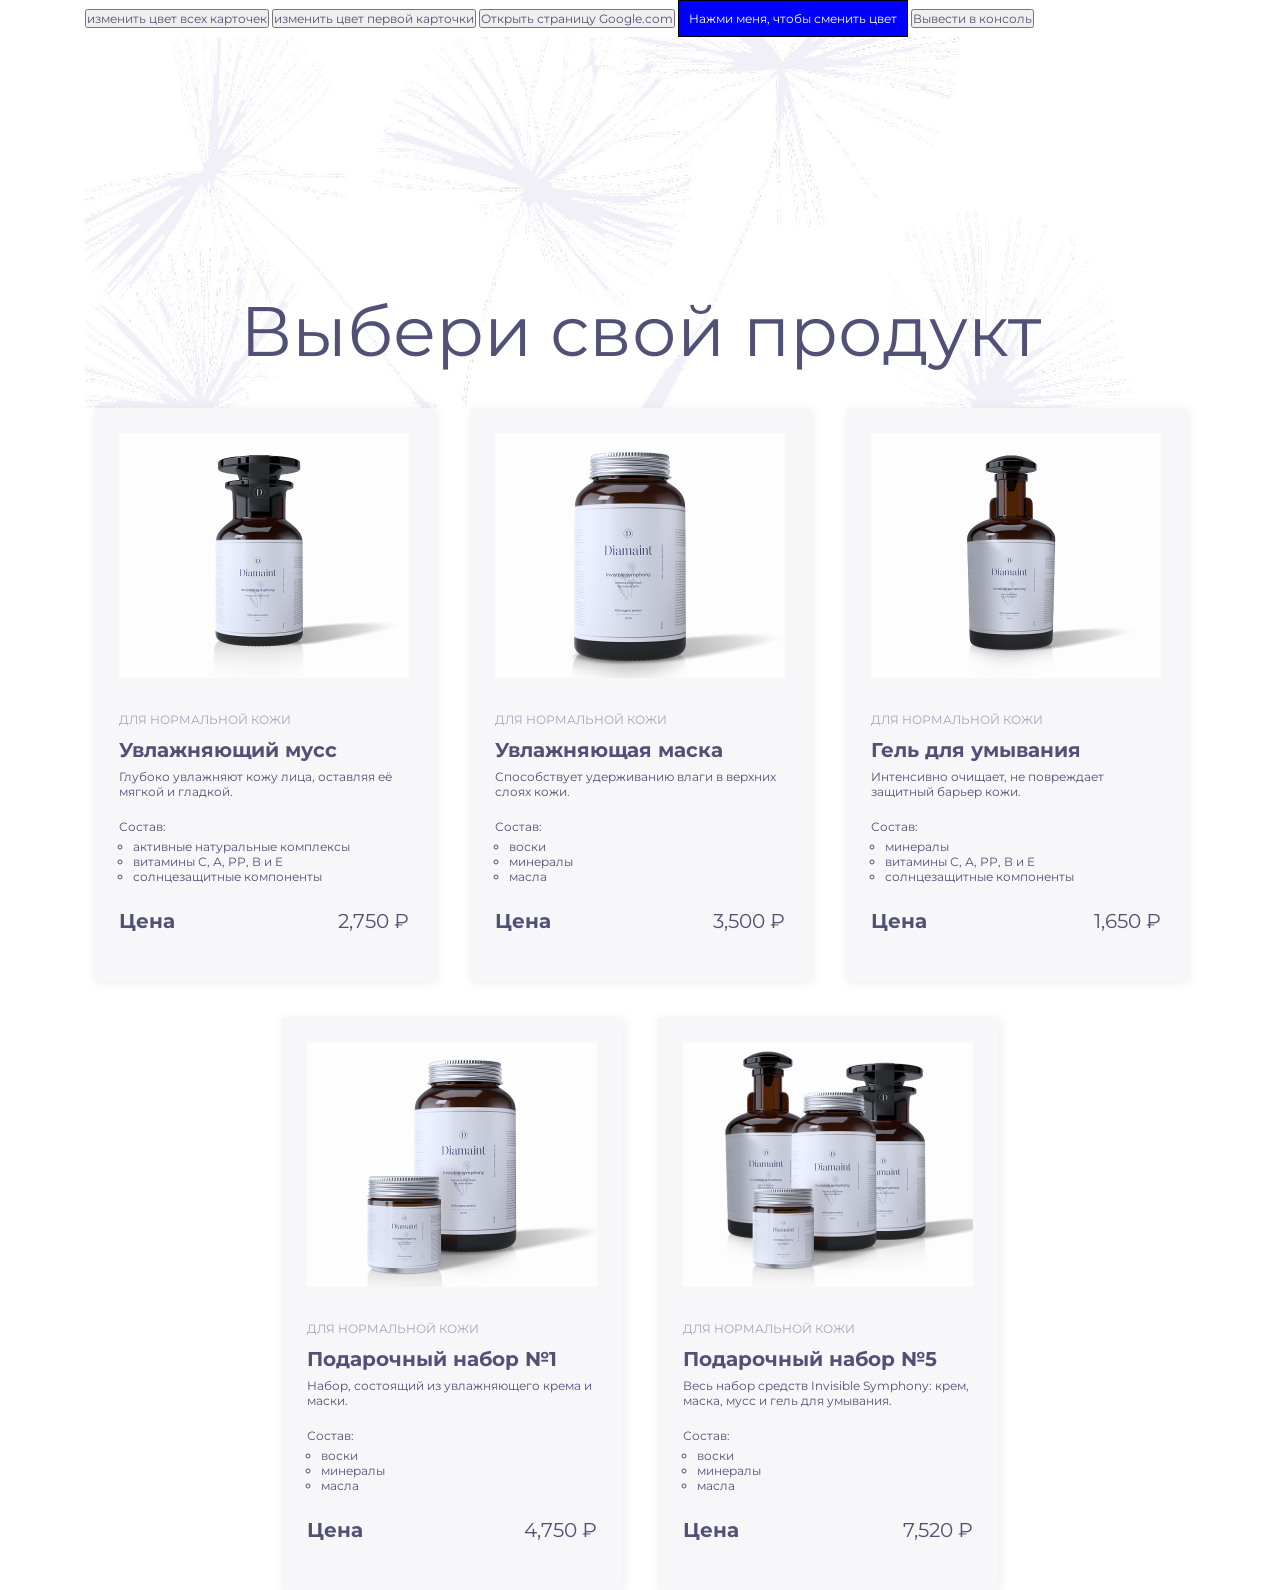
==== index.html @ 389b28e2 "Merge 3bea55bbe7422facae82ef25143c39b7c861e2fe into 7d74dffe746f1356e0c990b6022bf143bf003138" ====
<!DOCTYPE html>
<html lang="en">

<head>
  <meta charset="UTF-8" />
  <meta name="viewport" content="width=device-width, initial-scale=1.0" />
  <title>product-card</title>
  <link rel="icon" href="data:," />
  <link rel="stylesheet" href="style.css" />
  <link rel="preconnect" href="https://fonts.googleapis.com" />
  <link rel="preconnect" href="https://fonts.gstatic.com" crossorigin />
  <link href="https://fonts.googleapis.com/css2?family=Montserrat:ital,wght@0,100..900;1,100..900&display=swap"
    rel="stylesheet" />
</head>

<body>
  <div class="page-layout">
    <button id="change-color-all-card-button"> изменить цвет всех карточек </button>
    <button id="change-color-first-card-button">изменить цвет первой карточки </button>
    <button id="open-google">Открыть страницу Google.com</button>
    <button id="color-toggle-button">Нажми меня, чтобы сменить цвет</button>
    <button id="main-title-button">Вывести в консоль</button>
    <div class="header-container">
      <h1 class="main-title">Выбери свой продукт</h1>
    </div>

    <div class="cards-container-box" id="product-list">
      <template id="product-template">
        <div class="card-container">
          <img class="product-img" width="290" height="245" />

          <span class="product-category"></span>

          <h3 class="product-name"></h3>

          <p class="product-description"></p>

          <span class="composition-title">Состав:</span>
          <ul class="product-composition-list"></ul>
          <div class="product-price-container">
            <span class="price-label">Цена</span>
            <span class="product-price price-value"></span>
          </div>
        </div>
      </template>
      <div class="card-container">

        <span class="product-category">для нормальной кожи</span>

        <h3 class="product-name">Увлажняющий мусс</h3>

        <p class="product-description">
          Глубоко увлажняют кожу лица, оставляя её мягкой и гладкой.
        </p>

        <span class="composition-title">Состав:</span>
        <ul class="product-composition-list">
          <li class="composition-item">активные натуральные комплексы</li>
          <li class="composition-item">витамины С, А, РР, В и Е</li>
          <li class="composition-item">солнцезащитные компоненты</li>
        </ul>

        <div class="product-price-container">
          <span class="price-label">Цена</span>
          <span class="price-value">2 750 &#x20BD;</span>
        </div>
      </div>

      <div class="card-container">

        <span class="product-category">для нормальной кожи</span>

        <h3 class="product-name">Увлажняющая маска</h3>

        <p class="product-description">
          Способствует удерживанию влаги в верхних слоях кожи.
        </p>

        <span class="composition-title">Состав:</span>
        <ul class="product-composition-list">
          <li class="composition-item">воски</li>
          <li class="composition-item">минералы</li>
          <li class="composition-item">масла</li>
        </ul>

        <div class="product-price-container">
          <span class="price-label">Цена</span>
          <span class="price-value">3 500 &#x20BD;</span>
        </div>
      </div>

      <div class="card-container">
        
        <span class="product-category">для нормальной кожи</span>

        <h3 class="product-name">Гель для умывания</h3>

        <p class="product-description">
          Интенсивно очищает, не повреждает защитный барьер кожи.
        </p>

        <span class="composition-title">Состав:</span>
        <ul class="product-composition-list">
          <li class="composition-item">минералы</li>
          <li class="composition-item">витамины С, А, РР, В и Е</li>
          <li class="composition-item">солнцезащитные компоненты</li>
        </ul>

        <div class="product-price-container">
          <span class="price-label">Цена</span>
          <span class="price-value">1 650 &#x20BD;</span>
        </div>
      </div>

      <div class="card-container">

        <span class="product-category">для нормальной кожи</span>

        <h3 class="product-name">Подарочный набор №1</h3>

        <p class="product-description">
          Набор, состоящий из увлажняющего крема и маски.
        </p>

        <span class="composition-title">Состав:</span>
        <ul class="product-composition-list">
          <li class="composition-item">воски</li>
          <li class="composition-item">минералы</li>
          <li class="composition-item">масла</li>
        </ul>

        <div class="product-price-container">
          <span class="price-label">Цена</span>
          <span class="price-value">4 750 &#x20BD;</span>
        </div>
      </div>

      <div class="card-container">

        <span class="product-category">для нормальной кожи</span>

        <h3 class="product-name">Подарочный набор №5</h3>

        <p class="product-description">
          Весь набор средств Invisible Symphony: крем, маска, мусс и гель для
          умывания.
        </p>

        <span class="composition-title">Состав:</span>
        <ul class="product-composition-list">
          <li class="composition-item">воски</li>
          <li class="composition-item">минералы</li>
          <li class="composition-item">масла</li>
        </ul>

        <div class="product-price-container">
          <span class="price-label">Цена</span>
          <span class="price-value">7 520 &#x20BD;</span>
        </div>
      </div>
    </div>
  </div>
  <script src="script.js"></script>
  <script src="homework-5.js"></script>
  <script src="homework-6.js"></script>
  <script src="homework-7.js" type="module"></script>
  <script src="products.js"></script>
  <script src="homework-8.js" type="module"></script>
</body>

</html>
---- style.css ----
* {
    box-sizing: border-box;
    margin: 0;
    padding: 0;
    font-family: 'Montserrat';
    color: #515076;
    font-weight: 400; 
    font-size: 12px;
}

.page-layout { 
    width: 1110px;
    margin: 0 auto;
}

.header-container { 
    display: flex;
    flex-direction: row;
    justify-content: center;
    align-items: center;
    height: 697px;
    background: url('images/dandelions.png') center/cover no-repeat; 
    position: relative;
}

.main-title { 
    font-weight: 400;
    font-size: 70px;
    line-height: 78px;
    margin-bottom: 110px;
}

.cards-container-box { 
    width: 1110px;
    margin: 0 auto;
    display: flex;
    gap: 36px;
    justify-content: center;
    flex-wrap: wrap;
    top: 408px;
    position: absolute;
    z-index: 2;
    background-color: white;
}

.card-container {
    width: 340px;   
    display: flex;
    flex-direction: column;
    height: 573px;
    padding: 25px;
    background-color: #F7F7FA;
    box-shadow: 2px 2px 10px 0px #5150761A;
    
}

.product-category {
    font-size: 12px;
    line-height: 24px;
    text-transform: uppercase;
    color: #A5A3B9;
    margin-top: 30px; 
    margin-bottom: 5px;
    display: block;
}

.product-name {
    font-weight: 700;
    font-size: 20px;
    line-height: 27px;
    margin-bottom: 5px;
}

.product-description {
    margin-bottom: 15px;
}

.composition-title { 
    display: block;
    margin-top: 5px;
    margin-bottom: 5px;
}

.product-composition-list { 
    list-style: circle;
    margin-bottom: 25px;
}

.composition-item { 
    margin-left: 14px;
}

.product-price-container {
    display: flex;
    justify-content: space-between;
}

.price-label { 
    font-weight: 700;
    font-size: 20px;
    line-height: 24px;
}

.price-value { 
    font-size: 20px;
    line-height: 24px;
}


.btn-style {
    padding: 10px;
    border: 1px solid black;
    cursor: pointer;
}

.text-white {
    color: white;
}

.bg-blue {
    background-color: blue;
}

.bg-red {
    background-color: red;
}
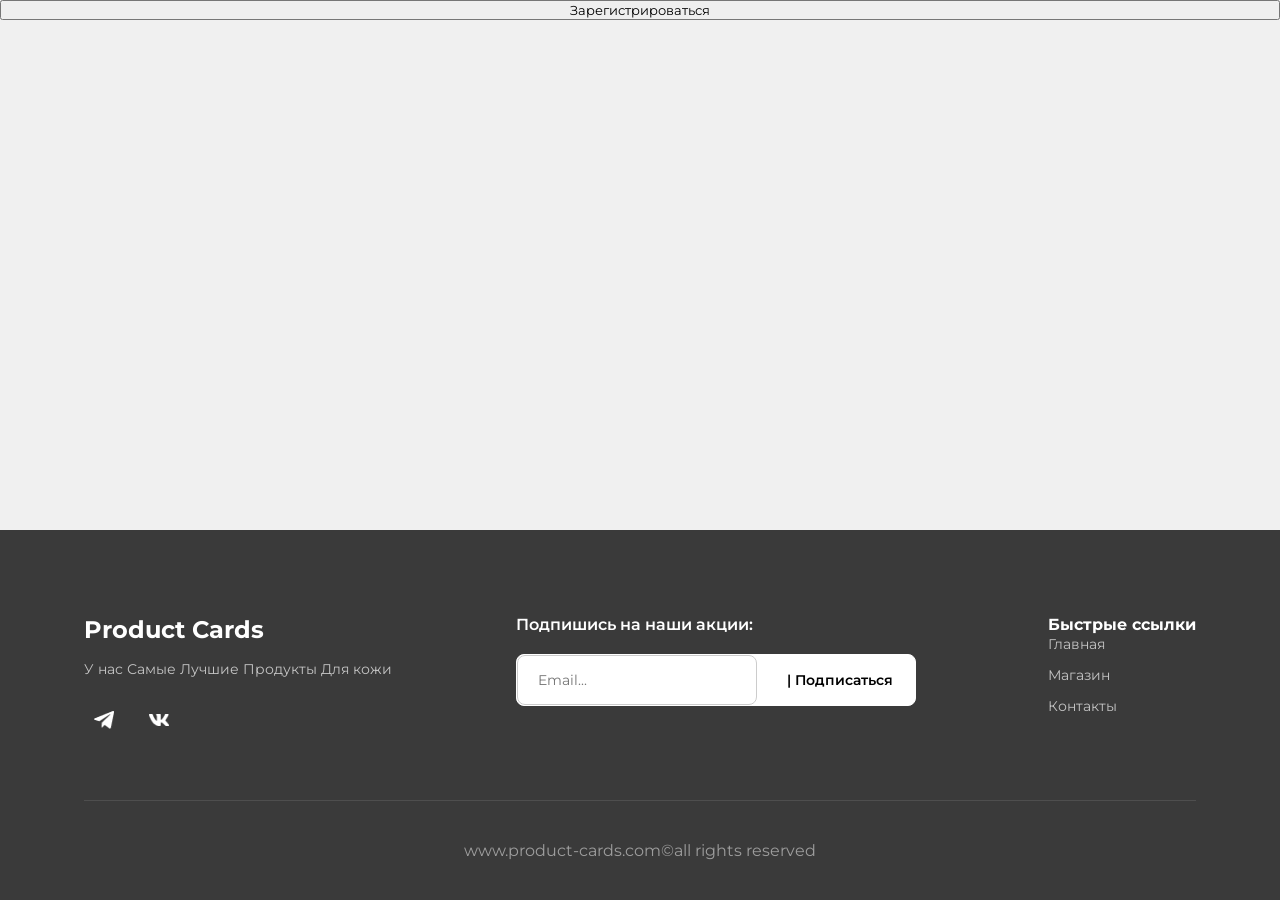
==== commit 97b19886: "homework-9" ====
--- a/index.html
+++ b/index.html
@@ -1,171 +1,81 @@
 <!DOCTYPE html>
-<html lang="en">
-
-<head>
-  <meta charset="UTF-8" />
-  <meta name="viewport" content="width=device-width, initial-scale=1.0" />
-  <title>product-card</title>
-  <link rel="icon" href="data:," />
-  <link rel="stylesheet" href="style.css" />
-  <link rel="preconnect" href="https://fonts.googleapis.com" />
-  <link rel="preconnect" href="https://fonts.gstatic.com" crossorigin />
-  <link href="https://fonts.googleapis.com/css2?family=Montserrat:ital,wght@0,100..900;1,100..900&display=swap"
-    rel="stylesheet" />
-</head>
-
-<body>
-  <div class="page-layout">
-    <button id="change-color-all-card-button"> изменить цвет всех карточек </button>
-    <button id="change-color-first-card-button">изменить цвет первой карточки </button>
-    <button id="open-google">Открыть страницу Google.com</button>
-    <button id="color-toggle-button">Нажми меня, чтобы сменить цвет</button>
-    <button id="main-title-button">Вывести в консоль</button>
-    <div class="header-container">
-      <h1 class="main-title">Выбери свой продукт</h1>
+<html lang="ru">
+  <head>
+    <meta charset="UTF-8" />
+    <meta name="viewport" content="width=device-width, initial-scale=1.0" />
+    <title>Product Cards - Уход за кожей</title>
+    <link rel="stylesheet" href="style.css" />
+    <link
+      href="https://fonts.googleapis.com/css2?family=Montserrat:ital,wght@0,100..900;1,100..900&display=swap"
+      rel="stylesheet"
+    />
+  </head>
+  <body>
+    <button id="openModal">Зарегистрироваться</button>
+    <div id="registrationModal" class="modal" aria-hidden="true">
+      <div class="modal-content">
+        <span class="close">&times;</span>
+        <h2>Регистрация</h2>
+        <form id="registrationForm">
+          <label for="firstName">Имя:</label>
+          <input type="text" id="firstName" name="firstName" placeholder="Введите имя" required/>
+          <label for="lastName">Фамилия:</label>
+          <input type="text" id="lastName" name="lastName" placeholder="Введите фамилию" required/>
+          <label for="dob">Дата рождения:</label>
+          <input type="date" id="dob" name="dob" required />
+          <label for="login">Логин:</label>
+          <input type="text" id="login" name="login" placeholder="Придумайте логин" required minlength="4" autocomplete="username">
+          <label for="password">Пароль:</label>
+          <input type="password" id="password" name="password" placeholder="Введите пароль" required minlength="6" autocomplete="new-password">
+          <label for="confirmPassword">Повторите пароль:</label>
+          <input type="password" id="confirmPassword" name="confirmPassword" placeholder="Повторите пароль" required autocomplete="new-password">
+          <button type="submit">Отправить</button>
+        </form>
+      </div>
     </div>
 
-    <div class="cards-container-box" id="product-list">
-      <template id="product-template">
-        <div class="card-container">
-          <img class="product-img" width="290" height="245" />
-
-          <span class="product-category"></span>
-
-          <h3 class="product-name"></h3>
-
-          <p class="product-description"></p>
-
-          <span class="composition-title">Состав:</span>
-          <ul class="product-composition-list"></ul>
-          <div class="product-price-container">
-            <span class="price-label">Цена</span>
-            <span class="product-price price-value"></span>
+    <footer class="site-footer">
+      <div class="footer-container">
+        <div class="footer-section-text-section">
+          <h4 class="company-slogan">Product Cards</h4>
+          <p class="slogan-text" style="white-space: nowrap">
+            У нас Самые Лучшие Продукты Для кожи
+          </p>
+          <div class="social-icons">
+            <a href="#" class="social-icon" aria-label="Telegram">
+              <img src="images/TG.png" alt="Telegram" />
+            </a>
+            <a href="#" class="social-icon" aria-label="ВКонтакте">
+              <img src="images/vk.png" alt="ВКонтакте" />
+            </a>
           </div>
         </div>
-      </template>
-      <div class="card-container">
 
-        <span class="product-category">для нормальной кожи</span>
-
-        <h3 class="product-name">Увлажняющий мусс</h3>
-
-        <p class="product-description">
-          Глубоко увлажняют кожу лица, оставляя её мягкой и гладкой.
-        </p>
-
-        <span class="composition-title">Состав:</span>
-        <ul class="product-composition-list">
-          <li class="composition-item">активные натуральные комплексы</li>
-          <li class="composition-item">витамины С, А, РР, В и Е</li>
-          <li class="composition-item">солнцезащитные компоненты</li>
-        </ul>
-
-        <div class="product-price-container">
-          <span class="price-label">Цена</span>
-          <span class="price-value">2 750 &#x20BD;</span>
+        <div class="footer-section-newsletter">
+          <h4 class="newsletter-title">Подпишись на наши акции:</h4>
+          <form class="newsletter-form" id="subscribeForm">
+            <div class="newsletter-container">
+              <input class="email-input" type="email" id="footer-email" name="email" placeholder="Email..." required/>
+              <button type="submit" class="subscribe-btn">| Подписаться</button>
+            </div>
+          </form>
         </div>
+        
+        <nav class="footer-section-links-section">
+          <h4 class="links-title">Быстрые ссылки</h4>
+          <ul class="footer-links-list">
+            <li><a href="#" class="footer-link">Главная</a></li>
+            <li><a href="#" class="footer-link">Магазин</a></li>
+            <li><a href="#" class="footer-link">Контакты</a></li>
+          </ul>
+        </nav>
       </div>
 
-      <div class="card-container">
+      <div class="footer-bottom">
+        <p class="copyright-text">www.product-cards.com©all rights reserved</p>
+      </div>
+    </footer>
 
-        <span class="product-category">для нормальной кожи</span>
-
-        <h3 class="product-name">Увлажняющая маска</h3>
-
-        <p class="product-description">
-          Способствует удерживанию влаги в верхних слоях кожи.
-        </p>
-
-        <span class="composition-title">Состав:</span>
-        <ul class="product-composition-list">
-          <li class="composition-item">воски</li>
-          <li class="composition-item">минералы</li>
-          <li class="composition-item">масла</li>
-        </ul>
-
-        <div class="product-price-container">
-          <span class="price-label">Цена</span>
-          <span class="price-value">3 500 &#x20BD;</span>
-        </div>
-      </div>
-
-      <div class="card-container">
-        
-        <span class="product-category">для нормальной кожи</span>
-
-        <h3 class="product-name">Гель для умывания</h3>
-
-        <p class="product-description">
-          Интенсивно очищает, не повреждает защитный барьер кожи.
-        </p>
-
-        <span class="composition-title">Состав:</span>
-        <ul class="product-composition-list">
-          <li class="composition-item">минералы</li>
-          <li class="composition-item">витамины С, А, РР, В и Е</li>
-          <li class="composition-item">солнцезащитные компоненты</li>
-        </ul>
-
-        <div class="product-price-container">
-          <span class="price-label">Цена</span>
-          <span class="price-value">1 650 &#x20BD;</span>
-        </div>
-      </div>
-
-      <div class="card-container">
-
-        <span class="product-category">для нормальной кожи</span>
-
-        <h3 class="product-name">Подарочный набор №1</h3>
-
-        <p class="product-description">
-          Набор, состоящий из увлажняющего крема и маски.
-        </p>
-
-        <span class="composition-title">Состав:</span>
-        <ul class="product-composition-list">
-          <li class="composition-item">воски</li>
-          <li class="composition-item">минералы</li>
-          <li class="composition-item">масла</li>
-        </ul>
-
-        <div class="product-price-container">
-          <span class="price-label">Цена</span>
-          <span class="price-value">4 750 &#x20BD;</span>
-        </div>
-      </div>
-
-      <div class="card-container">
-
-        <span class="product-category">для нормальной кожи</span>
-
-        <h3 class="product-name">Подарочный набор №5</h3>
-
-        <p class="product-description">
-          Весь набор средств Invisible Symphony: крем, маска, мусс и гель для
-          умывания.
-        </p>
-
-        <span class="composition-title">Состав:</span>
-        <ul class="product-composition-list">
-          <li class="composition-item">воски</li>
-          <li class="composition-item">минералы</li>
-          <li class="composition-item">масла</li>
-        </ul>
-
-        <div class="product-price-container">
-          <span class="price-label">Цена</span>
-          <span class="price-value">7 520 &#x20BD;</span>
-        </div>
-      </div>
-    </div>
-  </div>
-  <script src="script.js"></script>
-  <script src="homework-5.js"></script>
-  <script src="homework-6.js"></script>
-  <script src="homework-7.js" type="module"></script>
-  <script src="products.js"></script>
-  <script src="homework-8.js" type="module"></script>
-</body>
-
-</html>+    <script src="homework-9.js"></script>
+  </body>
+</html>
--- a/style.css
+++ b/style.css
@@ -1,126 +1,270 @@
 * {
-    box-sizing: border-box;
     margin: 0;
     padding: 0;
-    font-family: 'Montserrat';
-    color: #515076;
-    font-weight: 400; 
-    font-size: 12px;
-}
-
-.page-layout { 
-    width: 1110px;
-    margin: 0 auto;
-}
-
-.header-container { 
-    display: flex;
-    flex-direction: row;
+    box-sizing: border-box;
+}
+
+body {
+    font-family: 'Montserrat', sans-serif;
+    background-color: #f0f0f0;
+    display: flex;
+    flex-direction: column;
+    min-height: 100vh;
+    color: #333;
+}
+.modal {
+    display: none; 
+    position: fixed; 
+    top: 50%;
+    left: 50%;
+    transform: translate(-50%, -50%); 
+    z-index: 1000; 
+    width: 90%;
+    max-width: 500px;
+}
+
+.modal-showed {
+    display: block !important;
+}
+
+.overlay {
+    display: none;
+    position: fixed;
+    top: 0;
+    left: 0;
+    width: 100%;
+    height: 100%;
+    background: rgba(0, 0, 0, 0.6); 
+    z-index: 900; 
+}
+
+input, button, textarea {
+    font-family: inherit;
+}
+
+
+.modal {
+    width: 80%;
+    max-width: 500px; 
+    margin: 10% auto 0; 
+}
+
+.modal-content {
+    padding: 50px;
+    background: #fff;
+}
+
+.modal label {
+    display: block; 
+    margin-bottom: 5px; 
+    font-weight: bold;
+}
+
+.modal input,
+.modal button {
+    display: block; 
+    width: 100%; 
+    margin-bottom: 15px; 
+    padding: 10px;
+    border-radius: 4px;
+}
+
+.modal input {
+    border: 1px solid #ccc;
+}
+
+.modal button {
+    background-color: #4CAF50; 
+    color: white;
+    border: none;
+    cursor: pointer;
+    font-weight: 600;
+    transition: background 0.3s;
+}
+
+.modal button:hover {
+    background-color: #45a049;
+}
+
+.site-footer {
+    width: 100%;
+    max-width: 1728px;
+    background: #3A3A3A;
+    color: #FFFFFF;
+    margin: auto auto 0; 
+    padding: 85px 84px 40px;
+}
+
+.footer-container {
+    display: flex;
+    justify-content: space-between;
+    align-items: flex-start;
+    flex-wrap: wrap;
+    gap: 40px;
+    margin-bottom: 60px;
+}
+.footer-section-text-section {
+    flex: 0 0 300px;
+}
+
+.company-slogan {
+    font-size: 24px;
+    font-weight: bold;
+    margin-bottom: 15px;
+}
+
+.slogan-text {
+    font-size: 14px;
+    color: rgba(255, 255, 255, 0.7);
+    line-height: 1.5;
+    max-width: 250px;
+}
+
+
+.social-icons {
+    display: flex;
+    gap: 15px;
+    margin-top: 20px;
+}
+
+.social-icon {
+    display: flex;
+    align-items: center;
     justify-content: center;
-    align-items: center;
-    height: 697px;
-    background: url('images/dandelions.png') center/cover no-repeat; 
-    position: relative;
-}
-
-.main-title { 
-    font-weight: 400;
-    font-size: 70px;
-    line-height: 78px;
-    margin-bottom: 110px;
-}
-
-.cards-container-box { 
-    width: 1110px;
-    margin: 0 auto;
-    display: flex;
-    gap: 36px;
-    justify-content: center;
-    flex-wrap: wrap;
-    top: 408px;
-    position: absolute;
-    z-index: 2;
-    background-color: white;
-}
-
-.card-container {
-    width: 340px;   
-    display: flex;
-    flex-direction: column;
-    height: 573px;
-    padding: 25px;
-    background-color: #F7F7FA;
-    box-shadow: 2px 2px 10px 0px #5150761A;
+    width: 40px;
+    height: 40px;
     
-}
-
-.product-category {
-    font-size: 12px;
-    line-height: 24px;
-    text-transform: uppercase;
-    color: #A5A3B9;
-    margin-top: 30px; 
-    margin-bottom: 5px;
-    display: block;
-}
-
-.product-name {
-    font-weight: 700;
-    font-size: 20px;
-    line-height: 27px;
-    margin-bottom: 5px;
-}
-
-.product-description {
-    margin-bottom: 15px;
-}
-
-.composition-title { 
-    display: block;
-    margin-top: 5px;
-    margin-bottom: 5px;
-}
-
-.product-composition-list { 
-    list-style: circle;
-    margin-bottom: 25px;
-}
-
-.composition-item { 
-    margin-left: 14px;
-}
-
-.product-price-container {
-    display: flex;
-    justify-content: space-between;
-}
-
-.price-label { 
-    font-weight: 700;
-    font-size: 20px;
-    line-height: 24px;
-}
-
-.price-value { 
-    font-size: 20px;
-    line-height: 24px;
-}
-
-
-.btn-style {
-    padding: 10px;
-    border: 1px solid black;
+    transition: all 0.3s ease;
+}
+
+.social-icon:hover {
+    transform: translateY(-2px);
+}
+
+.social-icon img {
+    width: 20px;
+    height: auto; 
+    
+}
+
+.footer-section-newsletter {
+    flex: 0 0 400px;
+}
+
+.newsletter-title {
+    font-size: 16px;
+    font-weight: 600;
+    margin-bottom: 20px;
+    color: #FFFFFF;
+}
+
+.newsletter-form {
+    display: flex;
+    gap: 10px;
+    max-width: 400px;
+}
+.newsletter-container {
+    display: flex; 
+    border-radius: 8px; 
+    overflow: hidden; 
+    background-color: #FFFFFF; 
+    border: 1px solid white; 
+}
+.email-input {
+    flex: 1; 
+    padding: 15px 20px;
+    border: none; 
+    background: transparent; 
+    color: black;
+   
+}.subscribe-btn {
+    padding: 15px 30px;
+    border-radius: 0; 
+    border: none;
+    background: transparent; 
+    color: #000000;
+    border-left: 1px solid #e0e0e0; 
+}
+
+
+.newsletter-form input[type="email"] {
+    flex: 1;
+    padding: 15px 20px;
+    border: 1px solid #ccc;
+    border-radius: 8px;
+    background: white;
+    color:  #333;;
+    font-family: 'Montserrat', sans-serif;
+    font-size: 14px;
+    transition: all 0.3s ease;
+}
+
+
+
+.newsletter-form input[type="email"]:focus {
+    outline: none;
+    border-color: white;
+    background: rgba(255, 255, 255, 0.15);
+}
+
+.newsletter-form button {
+    padding: 15px 30px;
+    border-radius: 8px;
+    border: none;
+    background: linear-gradient(135deg, 0%, 100%);
+    color: #000000;
+    font-family: 'Montserrat', sans-serif;
+    font-weight: 600;
+    font-size: 14px;
     cursor: pointer;
-}
-
-.text-white {
-    color: white;
-}
-
-.bg-blue {
-    background-color: blue;
-}
-
-.bg-red {
-    background-color: red;
-}
+    transition: all 0.3s ease;
+    white-space: nowrap;
+}
+
+.newsletter-form button:hover {
+   background:
+        linear-gradient(#fff, #fff) center / 66px 100% no-repeat,
+       
+}
+
+.footer-links-list {
+    list-style: none;
+}
+
+.footer-links-list li {
+    margin-bottom: 12px;
+}
+
+.footer-links-list li a {
+    color: rgba(255, 255, 255, 0.7);
+    text-decoration: none;
+    font-size: 14px;
+    transition: 0.3s;
+}
+
+.footer-links-list li a:hover {
+    color: #FFFFFF;
+}
+
+
+.footer-bottom {
+    text-align: center;
+    padding-top: 40px;
+    border-top: 1px solid rgba(255, 255, 255, 0.1);
+}
+
+.copyright-text {
+    font-size: 16px;
+    color: rgba(255, 255, 255, 0.5);
+}
+
+/* Адаптив */
+@media (max-width: 768px) {
+    .site-footer { padding: 40px 20px; }
+    .footer-container { flex-direction: column; }
+    .newsletter-form { flex-direction: column; }
+}
+
+@media (max-width: 480px) {
+    .company-slogan { font-size: 20px; }
+}
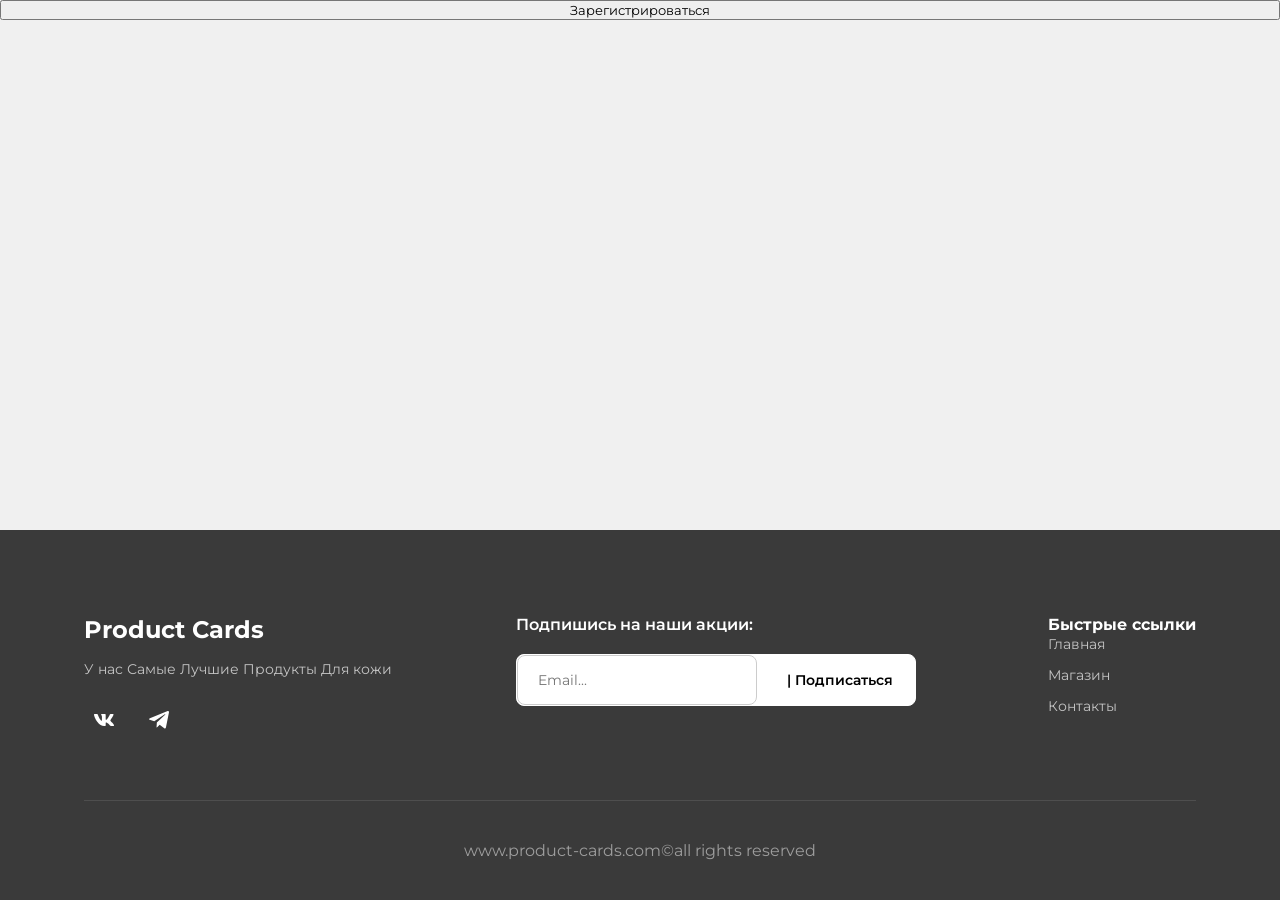
==== commit ef7d7cde: "fixed" ====
--- a/index.html
+++ b/index.html
@@ -11,28 +11,28 @@
     />
   </head>
   <body>
-    <button id="openModal">Зарегистрироваться</button>
-    <div id="registrationModal" class="modal" aria-hidden="true">
-      <div class="modal-content">
-        <span class="close">&times;</span>
-        <h2>Регистрация</h2>
-        <form id="registrationForm">
-          <label for="firstName">Имя:</label>
-          <input type="text" id="firstName" name="firstName" placeholder="Введите имя" required/>
-          <label for="lastName">Фамилия:</label>
-          <input type="text" id="lastName" name="lastName" placeholder="Введите фамилию" required/>
-          <label for="dob">Дата рождения:</label>
-          <input type="date" id="dob" name="dob" required />
-          <label for="login">Логин:</label>
-          <input type="text" id="login" name="login" placeholder="Придумайте логин" required minlength="4" autocomplete="username">
-          <label for="password">Пароль:</label>
-          <input type="password" id="password" name="password" placeholder="Введите пароль" required minlength="6" autocomplete="new-password">
-          <label for="confirmPassword">Повторите пароль:</label>
-          <input type="password" id="confirmPassword" name="confirmPassword" placeholder="Повторите пароль" required autocomplete="new-password">
-          <button type="submit">Отправить</button>
-        </form>
-      </div>
-    </div>
+    <button id="open-modal">Зарегистрироваться</button>
+<div id="registration-modal" class="modal" aria-hidden="true">
+  <div class="modal-content">
+    <span class="close">&times;</span>
+    <h2>Регистрация</h2>
+    <form id="registration-form">
+      <label for="first-name">Имя:</label>
+      <input type="text" id="first-name" name="first-name" placeholder="Введите имя" required/>
+      <label for="last-name">Фамилия:</label>
+      <input type="text" id="last-name" name="last-name" placeholder="Введите фамилию" required/>
+      <label for="dob">Дата рождения:</label>
+      <input type="date" id="dob" name="dob" required />
+      <label for="login">Логин:</label>
+      <input type="text" id="login" name="login" placeholder="Придумайте логин" required minlength="4" autocomplete="username">
+      <label for="password">Пароль:</label>
+      <input type="password" id="password" name="password" placeholder="Введите пароль" required minlength="6" autocomplete="new-password">
+      <label for="confirm-password">Повторите пароль:</label>
+      <input type="password" id="confirm-password" name="confirm-password" placeholder="Повторите пароль" required autocomplete="new-password">
+      <button type="submit">Отправить</button>
+    </form>
+  </div>
+</div>
 
     <footer class="site-footer">
       <div class="footer-container">
@@ -42,18 +42,18 @@
             У нас Самые Лучшие Продукты Для кожи
           </p>
           <div class="social-icons">
-            <a href="#" class="social-icon" aria-label="Telegram">
-              <img src="images/TG.png" alt="Telegram" />
-            </a>
-            <a href="#" class="social-icon" aria-label="ВКонтакте">
-              <img src="images/vk.png" alt="ВКонтакте" />
-            </a>
+           <a href="#" class="social-icon" aria-label="Telegram">
+           <img src="images/tg-icon.svg" alt="Telegram" />
+          </a>
+           <a href="#" class="social-icon" aria-label="ВКонтакте">
+           <img src="images/vk-icon.svg" alt="ВКонтакте" />
+          </a>
           </div>
         </div>
 
         <div class="footer-section-newsletter">
           <h4 class="newsletter-title">Подпишись на наши акции:</h4>
-          <form class="newsletter-form" id="subscribeForm">
+          <form class="newsletter-form" id="user-signup-form">
             <div class="newsletter-container">
               <input class="email-input" type="email" id="footer-email" name="email" placeholder="Email..." required/>
               <button type="submit" class="subscribe-btn">| Подписаться</button>
@@ -64,9 +64,15 @@
         <nav class="footer-section-links-section">
           <h4 class="links-title">Быстрые ссылки</h4>
           <ul class="footer-links-list">
-            <li><a href="#" class="footer-link">Главная</a></li>
-            <li><a href="#" class="footer-link">Магазин</a></li>
-            <li><a href="#" class="footer-link">Контакты</a></li>
+            <li>
+              <a href="#" class="footer-link">Главная</a>
+            </li>
+            <li>
+              <a href="#" class="footer-link">Магазин</a>
+            </li>
+            <li>
+              <a href="#" class="footer-link">Контакты</a>
+            </li>
           </ul>
         </nav>
       </div>
@@ -76,6 +82,8 @@
       </div>
     </footer>
 
+    <div class="overlay" id="overlay"></div>
+
     <script src="homework-9.js"></script>
   </body>
 </html>
--- a/style.css
+++ b/style.css
@@ -258,13 +258,3 @@
     color: rgba(255, 255, 255, 0.5);
 }
 
-/* Адаптив */
-@media (max-width: 768px) {
-    .site-footer { padding: 40px 20px; }
-    .footer-container { flex-direction: column; }
-    .newsletter-form { flex-direction: column; }
-}
-
-@media (max-width: 480px) {
-    .company-slogan { font-size: 20px; }
-}
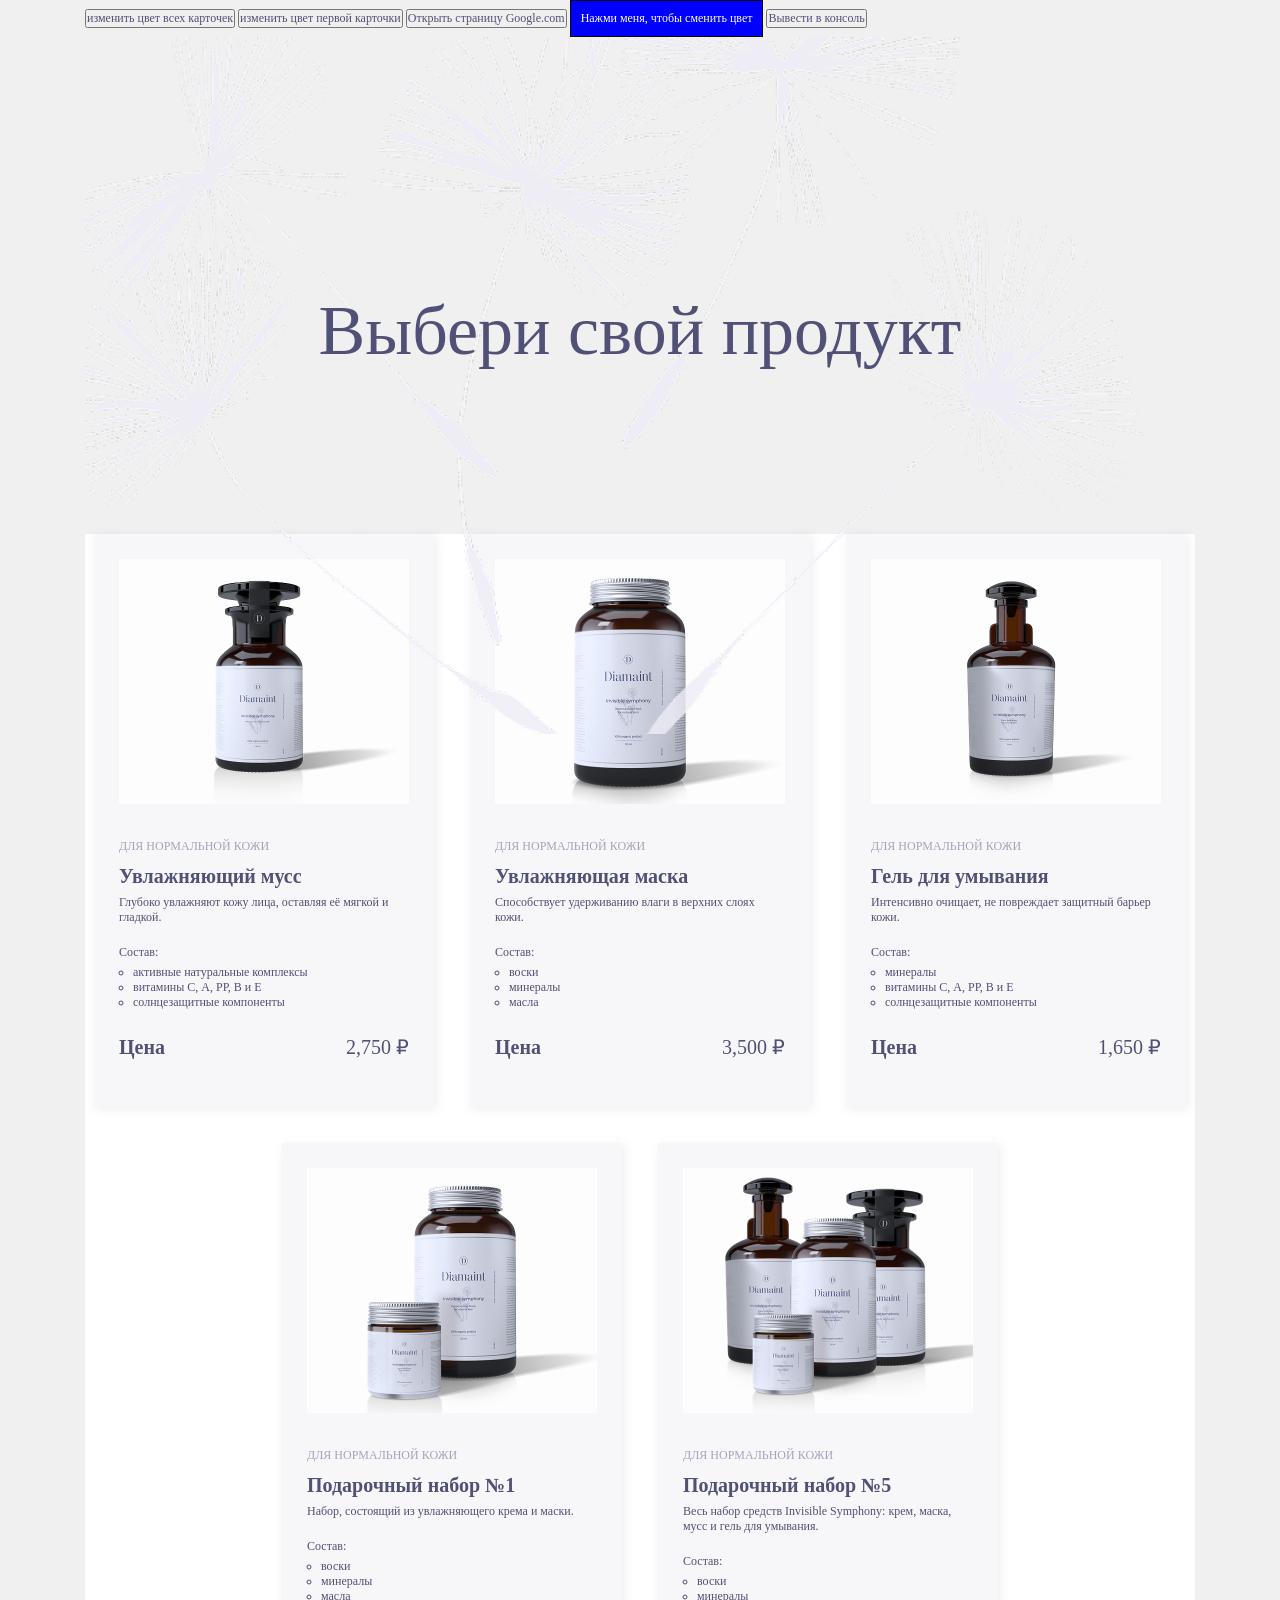
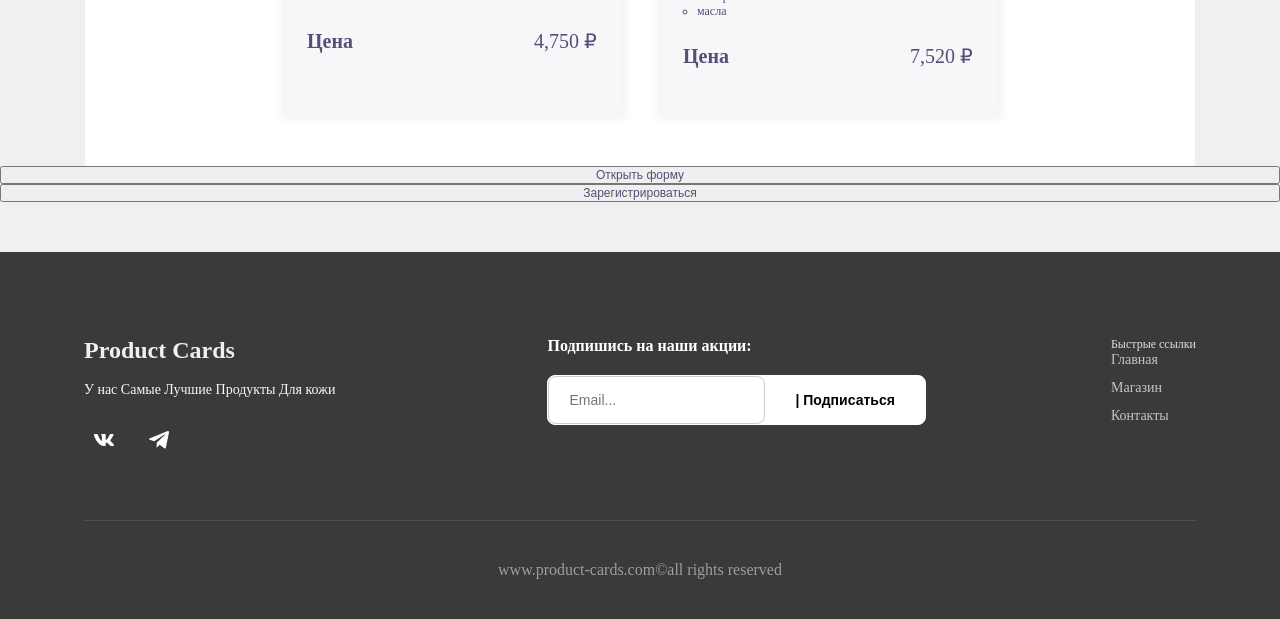
==== commit f46a51f7: "Homework 10" ====
--- a/index.html
+++ b/index.html
@@ -1,39 +1,80 @@
-<!DOCTYPE html>
-<html lang="ru">
-  <head>
-    <meta charset="UTF-8" />
+<!doctype html>
+<head>
+<meta charset="UTF-8" />
     <meta name="viewport" content="width=device-width, initial-scale=1.0" />
-    <title>Product Cards - Уход за кожей</title>
+    <title>product-card</title>
+    <link rel="icon" href="data:," />
     <link rel="stylesheet" href="style.css" />
-    <link
-      href="https://fonts.googleapis.com/css2?family=Montserrat:ital,wght@0,100..900;1,100..900&display=swap"
-      rel="stylesheet"
-    />
-  </head>
+    <link rel="preconnect" href="https://fonts.googleapis.com" />
+    <link rel="preconnect" href="https://fonts.gstatic.com" crossorigin />
+    <title>ООП Задание</title>
+    <style>
+        .modal { display: none; position: fixed; top: 50%; left: 50%; transform: translate(-50%, -50%); border: 1px solid #000; padding: 20px; background: white; }
+        .modal.active { display: block; }
+    </style>
+    
+</head>
   <body>
+    <div class="page-layout">
+      <button id="change-color-all-card-button">изменить цвет всех карточек</button>
+      <button id="change-color-first-card-button">изменить цвет первой карточки</button>
+      <button id="open-google">Открыть страницу Google.com</button>
+      <button id="color-toggle-button">Нажми меня, чтобы сменить цвет</button>
+      <button id="main-title-button">Вывести в консоль</button>
+      <div class="header-container">
+      <h1 class="main-title">Выбери свой продукт</h1>
+      </div>
+
+      <div class="cards-container-box" id="product-list">
+        <template id="product-template">
+          <div class="card-container">
+            <img class="product-img" width="290" height="245" />
+            <span class="product-category"></span>
+            <h3 class="product-name"></h3>
+            <p class="product-description"></p>
+            <span class="composition-title">Состав:</span>
+            <ul class="product-composition-list"></ul>
+            <div class="product-price-container">
+              <span class="price-label">Цена</span>
+              <span class="product-price price-value"></span>
+            </div>
+            </div>
+        </template>
+        </div>
+    </div>
+
+    <div id="myModal" class="modal">
+        <button class="close-btn">&times;</button>
+        <form id="myForm">
+            <input type="text" name="username" placeholder="Имя" required>
+            <input type="email" name="email" placeholder="Email" required>
+            <button type="submit">Отправить</button>
+        </form>
+
+    </div>
+    <button id="openBtn">Открыть форму</button>
     <button id="open-modal">Зарегистрироваться</button>
-<div id="registration-modal" class="modal" aria-hidden="true">
-  <div class="modal-content">
-    <span class="close">&times;</span>
-    <h2>Регистрация</h2>
-    <form id="registration-form">
-      <label for="first-name">Имя:</label>
-      <input type="text" id="first-name" name="first-name" placeholder="Введите имя" required/>
-      <label for="last-name">Фамилия:</label>
-      <input type="text" id="last-name" name="last-name" placeholder="Введите фамилию" required/>
-      <label for="dob">Дата рождения:</label>
-      <input type="date" id="dob" name="dob" required />
-      <label for="login">Логин:</label>
-      <input type="text" id="login" name="login" placeholder="Придумайте логин" required minlength="4" autocomplete="username">
-      <label for="password">Пароль:</label>
-      <input type="password" id="password" name="password" placeholder="Введите пароль" required minlength="6" autocomplete="new-password">
-      <label for="confirm-password">Повторите пароль:</label>
-      <input type="password" id="confirm-password" name="confirm-password" placeholder="Повторите пароль" required autocomplete="new-password">
-      <button type="submit">Отправить</button>
-    </form>
-  </div>
-</div>
-
+    <div id="registration-modal" class="modal" aria-hidden="true">
+    <div class="modal-content">
+        <span class="close close-btn">&times;</span>
+        <h2>Регистрация</h2>
+        <form id="registration-form">
+          <label for="first-name">Имя:</label>
+          <input type="text" id="first-name" name="first-name" placeholder="Введите имя" required/>
+          <label for="last-name">Фамилия:</label>
+          <input type="text" id="last-name" name="last-name" placeholder="Введите фамилию" required/>
+          <label for="dob">Дата рождения:</label>
+          <input type="date" id="dob" name="dob" required />
+          <label for="login">Логин:</label>
+          <input type="text" id="login" name="login" placeholder="Придумайте логин" required minlength="4" autocomplete="username"/>
+          <label for="password">Пароль:</label>
+          <input type="password"  id="password" name="password" placeholder="Введите пароль" required  minlength="6"  autocomplete="new-password"/>
+          <label for="confirm-password">Повторите пароль:</label>
+          <input type="password"  id="confirm-password"  name="confirm-password"  placeholder="Повторите пароль"  required  autocomplete="new-password"/>
+          <button type="submit">Отправить</button>
+        </form>
+      </div>
+    </div>
     <footer class="site-footer">
       <div class="footer-container">
         <div class="footer-section-text-section">
@@ -42,12 +83,12 @@
             У нас Самые Лучшие Продукты Для кожи
           </p>
           <div class="social-icons">
-           <a href="#" class="social-icon" aria-label="Telegram">
-           <img src="images/tg-icon.svg" alt="Telegram" />
-          </a>
-           <a href="#" class="social-icon" aria-label="ВКонтакте">
-           <img src="images/vk-icon.svg" alt="ВКонтакте" />
-          </a>
+            <a href="#" class="social-icon" aria-label="Telegram">
+              <img src="images/tg-icon.svg" alt="Telegram" />
+            </a>
+            <a href="#" class="social-icon" aria-label="ВКонтакте">
+              <img src="images/vk-icon.svg" alt="ВКонтакте" />
+            </a>
           </div>
         </div>
 
@@ -55,12 +96,12 @@
           <h4 class="newsletter-title">Подпишись на наши акции:</h4>
           <form class="newsletter-form" id="user-signup-form">
             <div class="newsletter-container">
-              <input class="email-input" type="email" id="footer-email" name="email" placeholder="Email..." required/>
+              <input class="email-input" type="email" id="footer-email" name="email" placeholder="Email..."  required/>
               <button type="submit" class="subscribe-btn">| Подписаться</button>
             </div>
           </form>
         </div>
-        
+
         <nav class="footer-section-links-section">
           <h4 class="links-title">Быстрые ссылки</h4>
           <ul class="footer-links-list">
@@ -81,9 +122,6 @@
         <p class="copyright-text">www.product-cards.com©all rights reserved</p>
       </div>
     </footer>
-
     <div class="overlay" id="overlay"></div>
-
-    <script src="homework-9.js"></script>
-  </body>
-</html>
+    <script src="main.js" type="module"></script>
+</body>
--- a/style.css
+++ b/style.css
@@ -1,8 +1,143 @@
+* {
+    box-sizing: border-box;
+    margin: 0;
+    padding: 0;
+    font-family: 'Montserrat';
+    color: #515076;
+    font-weight: 400; 
+    font-size: 12px;
+}
+
+.page-layout { 
+    width: 1110px;
+    margin: 0 auto;
+}
+
+.header-container { 
+    display: flex;
+    flex-direction: row;
+    justify-content: center;
+    align-items: center;
+    height: 697px; 
+    background:url('images/dandelions.png') center/cover no-repeat;
+    background-position: center;
+    background-size: cover;
+    background-repeat: no-repeat;
+    position: relative;
+    z-index: 1; 
+}
+
+.main-title { 
+    font-weight: 400;
+    font-size: 70px;
+    line-height: 78px;
+    margin-bottom: 110px;
+}
+
+.cards-container-box { 
+    width: 1110px;
+    margin: 0 auto;
+    display: flex;
+    gap: 36px;
+    justify-content: center;
+    flex-wrap: wrap;
+    /* УДАЛИТЕ ЭТО: top: 408px; */
+    /* УДАЛИТЕ ЭТО: position: relative; */
+    
+    /* ДОБАВЬТЕ ЭТО: */
+    margin-top: -200px; /* Если нужно, чтобы карточки «наползали» на хедер */
+    padding-bottom: 50px; /* Отступ до футера */
+    z-index: 2;
+    background-color: white;
+}
+
+.card-container {
+    width: 340px;   
+    display: flex;
+    flex-direction: column;
+    height: 573px;
+    padding: 25px;
+    background-color: #F7F7FA;
+    box-shadow: 2px 2px 10px 0px #5150761A;
+    
+}
+
+.product-category {
+    font-size: 12px;
+    line-height: 24px;
+    text-transform: uppercase;
+    color: #A5A3B9;
+    margin-top: 30px; 
+    margin-bottom: 5px;
+    display: block;
+}
+
+.product-name {
+    font-weight: 700;
+    font-size: 20px;
+    line-height: 27px;
+    margin-bottom: 5px;
+}
+
+.product-description {
+    margin-bottom: 15px;
+}
+
+.composition-title { 
+    display: block;
+    margin-top: 5px;
+    margin-bottom: 5px;
+}
+
+.product-composition-list { 
+    list-style: circle;
+    margin-bottom: 25px;
+}
+
+.composition-item { 
+    margin-left: 14px;
+}
+
+.product-price-container {
+    display: flex;
+    justify-content: space-between;
+}
+
+.price-label { 
+    font-weight: 700;
+    font-size: 20px;
+    line-height: 24px;
+}
+
+.price-value { 
+    font-size: 20px;
+    line-height: 24px;
+}
+
+
+.btn-style {
+    padding: 10px;
+    border: 1px solid black;
+    cursor: pointer;
+}
+
+.text-white {
+    color: white;
+}
+
+.bg-blue {
+    background-color: blue;
+}
+
+.bg-red {
+    background-color: red;
+}
 * {
     margin: 0;
     padding: 0;
     box-sizing: border-box;
 }
+
 
 body {
     font-family: 'Montserrat', sans-serif;
@@ -88,10 +223,9 @@
 
 .site-footer {
     width: 100%;
-    max-width: 1728px;
+    margin-top: 50px; 
     background: #3A3A3A;
     color: #FFFFFF;
-    margin: auto auto 0; 
     padding: 85px 84px 40px;
 }
 
@@ -111,11 +245,12 @@
     font-size: 24px;
     font-weight: bold;
     margin-bottom: 15px;
+    color:#f0f0f0
 }
 
 .slogan-text {
     font-size: 14px;
-    color: rgba(255, 255, 255, 0.7);
+    color: rgba(255, 255, 255, 0.956);
     line-height: 1.5;
     max-width: 250px;
 }
@@ -229,6 +364,10 @@
 
 .footer-links-list {
     list-style: none;
+    color: white;
+}
+.links-title{
+    color:#e0e0e0;
 }
 
 .footer-links-list li {
@@ -256,5 +395,4 @@
 .copyright-text {
     font-size: 16px;
     color: rgba(255, 255, 255, 0.5);
-}
-
+}
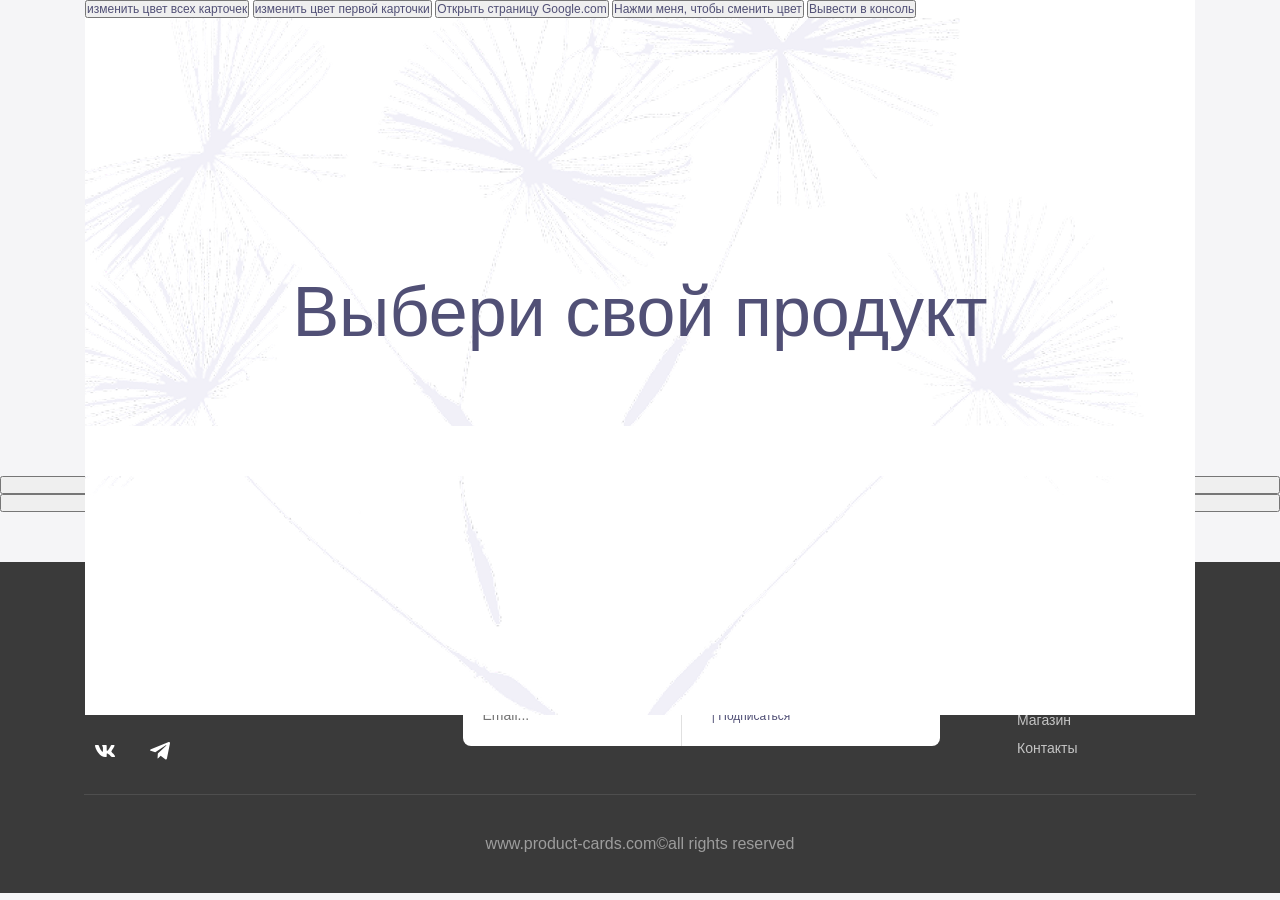
==== commit 813374af: "new pr" ====
--- a/index.html
+++ b/index.html
@@ -102,6 +102,8 @@
           </form>
         </div>
 
+
+        
         <nav class="footer-section-links-section">
           <h4 class="links-title">Быстрые ссылки</h4>
           <ul class="footer-links-list">
@@ -118,6 +120,8 @@
         </nav>
       </div>
 
+
+
       <div class="footer-bottom">
         <p class="copyright-text">www.product-cards.com©all rights reserved</p>
       </div>
--- a/style.css
+++ b/style.css
@@ -2,15 +2,25 @@
     box-sizing: border-box;
     margin: 0;
     padding: 0;
-    font-family: 'Montserrat';
+    font-family: 'Montserrat', sans-serif;
     color: #515076;
-    font-weight: 400; 
+    font-weight: 400;
     font-size: 12px;
 }
 
-.page-layout { 
+body {
+    font-family: 'Montserrat', sans-serif;
+    background-color: #f5f5f7; 
+    display: flex;
+    flex-direction: column;
+    min-height: 100vh;
+    color: #333;
+}
+
+.page-layout {
     width: 1110px;
     margin: 0 auto;
+    background-color: #ffffff; 
 }
 
 .header-container { 
@@ -18,48 +28,39 @@
     flex-direction: row;
     justify-content: center;
     align-items: center;
-    height: 697px; 
-    background:url('images/dandelions.png') center/cover no-repeat;
-    background-position: center;
-    background-size: cover;
-    background-repeat: no-repeat;
+    height: 697px;
+    background: #ffffff url('images/dandelions.png') center/cover no-repeat; 
     position: relative;
     z-index: 1; 
 }
 
-.main-title { 
+.cards-container-box { 
+    width: 1110px;
+    position: relative; 
+    z-index: 10; 
+    margin: -289px auto 0; 
+    display: flex;
+    gap: 36px;
+    justify-content: center;
+    flex-wrap: wrap;
+    background-color: #ffffff; 
+    box-shadow: none; 
+    padding-bottom: 50px;
+}
+
+.main-title {
     font-weight: 400;
     font-size: 70px;
     line-height: 78px;
     margin-bottom: 110px;
 }
 
-.cards-container-box { 
-    width: 1110px;
-    margin: 0 auto;
-    display: flex;
-    gap: 36px;
-    justify-content: center;
-    flex-wrap: wrap;
-    /* УДАЛИТЕ ЭТО: top: 408px; */
-    /* УДАЛИТЕ ЭТО: position: relative; */
-    
-    /* ДОБАВЬТЕ ЭТО: */
-    margin-top: -200px; /* Если нужно, чтобы карточки «наползали» на хедер */
-    padding-bottom: 50px; /* Отступ до футера */
-    z-index: 2;
-    background-color: white;
-}
-
 .card-container {
-    width: 340px;   
-    display: flex;
-    flex-direction: column;
+    width: 340px;
     height: 573px;
     padding: 25px;
     background-color: #F7F7FA;
     box-shadow: 2px 2px 10px 0px #5150761A;
-    
 }
 
 .product-category {
@@ -67,7 +68,7 @@
     line-height: 24px;
     text-transform: uppercase;
     color: #A5A3B9;
-    margin-top: 30px; 
+    margin-top: 30px;
     margin-bottom: 5px;
     display: block;
 }
@@ -83,18 +84,18 @@
     margin-bottom: 15px;
 }
 
-.composition-title { 
+.composition-title {
     display: block;
     margin-top: 5px;
     margin-bottom: 5px;
 }
 
-.product-composition-list { 
+.product-composition-list {
     list-style: circle;
     margin-bottom: 25px;
 }
 
-.composition-item { 
+.composition-item {
     margin-left: 14px;
 }
 
@@ -103,17 +104,16 @@
     justify-content: space-between;
 }
 
-.price-label { 
+.price-label {
     font-weight: 700;
     font-size: 20px;
     line-height: 24px;
 }
 
-.price-value { 
+.price-value {
     font-size: 20px;
     line-height: 24px;
 }
-
 
 .btn-style {
     padding: 10px;
@@ -132,28 +132,14 @@
 .bg-red {
     background-color: red;
 }
-* {
-    margin: 0;
-    padding: 0;
-    box-sizing: border-box;
-}
-
-
-body {
-    font-family: 'Montserrat', sans-serif;
-    background-color: #f0f0f0;
-    display: flex;
-    flex-direction: column;
-    min-height: 100vh;
-    color: #333;
-}
+
 .modal {
-    display: none; 
-    position: fixed; 
+    display: none;
+    position: fixed;
     top: 50%;
     left: 50%;
-    transform: translate(-50%, -50%); 
-    z-index: 1000; 
+    transform: translate(-50%, -50%);
+    z-index: 1000;
     width: 90%;
     max-width: 500px;
 }
@@ -169,19 +155,8 @@
     left: 0;
     width: 100%;
     height: 100%;
-    background: rgba(0, 0, 0, 0.6); 
-    z-index: 900; 
-}
-
-input, button, textarea {
-    font-family: inherit;
-}
-
-
-.modal {
-    width: 80%;
-    max-width: 500px; 
-    margin: 10% auto 0; 
+    background: rgba(0, 0, 0, 0.6);
+    z-index: 900;
 }
 
 .modal-content {
@@ -190,16 +165,16 @@
 }
 
 .modal label {
-    display: block; 
-    margin-bottom: 5px; 
+    display: block;
+    margin-bottom: 5px;
     font-weight: bold;
 }
 
 .modal input,
 .modal button {
-    display: block; 
-    width: 100%; 
-    margin-bottom: 15px; 
+    display: block;
+    width: 100%;
+    margin-bottom: 15px;
     padding: 10px;
     border-radius: 4px;
 }
@@ -209,7 +184,7 @@
 }
 
 .modal button {
-    background-color: #4CAF50; 
+    background-color: #4CAF50;
     color: white;
     border: none;
     cursor: pointer;
@@ -223,7 +198,7 @@
 
 .site-footer {
     width: 100%;
-    margin-top: 50px; 
+    margin-top: 50px;
     background: #3A3A3A;
     color: #FFFFFF;
     padding: 85px 84px 40px;
@@ -236,7 +211,11 @@
     flex-wrap: wrap;
     gap: 40px;
     margin-bottom: 60px;
-}
+    max-width: 1110px;
+    margin: 0 auto;
+    min-height: 147px;
+}
+
 .footer-section-text-section {
     flex: 0 0 300px;
 }
@@ -245,16 +224,15 @@
     font-size: 24px;
     font-weight: bold;
     margin-bottom: 15px;
-    color:#f0f0f0
+    color: #f0f0f0;
 }
 
 .slogan-text {
     font-size: 14px;
-    color: rgba(255, 255, 255, 0.956);
+    color: rgba(255, 255, 255, 0.95);
     line-height: 1.5;
     max-width: 250px;
 }
-
 
 .social-icons {
     display: flex;
@@ -268,7 +246,6 @@
     justify-content: center;
     width: 40px;
     height: 40px;
-    
     transition: all 0.3s ease;
 }
 
@@ -278,12 +255,12 @@
 
 .social-icon img {
     width: 20px;
-    height: auto; 
-    
+    height: auto;
 }
 
 .footer-section-newsletter {
-    flex: 0 0 400px;
+    flex: 0 0 477px;
+    min-height: 103px;
 }
 
 .newsletter-title {
@@ -295,79 +272,57 @@
 
 .newsletter-form {
     display: flex;
-    gap: 10px;
-    max-width: 400px;
-}
-.newsletter-container {
-    display: flex; 
-    border-radius: 8px; 
-    overflow: hidden; 
-    background-color: #FFFFFF; 
-    border: 1px solid white; 
-}
-.email-input {
-    flex: 1; 
-    padding: 15px 20px;
-    border: none; 
-    background: transparent; 
-    color: black;
-   
-}.subscribe-btn {
-    padding: 15px 30px;
-    border-radius: 0; 
-    border: none;
-    background: transparent; 
-    color: #000000;
-    border-left: 1px solid #e0e0e0; 
-}
-
+    width: 477px;
+    height: 61px;
+    background: white;
+    border-radius: 8px;
+    overflow: hidden;
+}
 
 .newsletter-form input[type="email"] {
     flex: 1;
     padding: 15px 20px;
-    border: 1px solid #ccc;
-    border-radius: 8px;
+    border: none; 
+    outline: none;
     background: white;
-    color:  #333;;
+    color: #333;
     font-family: 'Montserrat', sans-serif;
     font-size: 14px;
     transition: all 0.3s ease;
 }
 
-
-
 .newsletter-form input[type="email"]:focus {
     outline: none;
-    border-color: white;
-    background: rgba(255, 255, 255, 0.15);
+    border: none; 
+    background: rgba(255, 255, 255, 0.9); 
 }
 
 .newsletter-form button {
-    padding: 15px 30px;
-    border-radius: 8px;
+    height: 100%;
+    padding: 0 30px;
     border: none;
-    background: linear-gradient(135deg, 0%, 100%);
-    color: #000000;
-    font-family: 'Montserrat', sans-serif;
-    font-weight: 600;
-    font-size: 14px;
+    background: transparent;
+    border-left: 1px solid #e0e0e0;
     cursor: pointer;
-    transition: all 0.3s ease;
-    white-space: nowrap;
 }
 
 .newsletter-form button:hover {
-   background:
-        linear-gradient(#fff, #fff) center / 66px 100% no-repeat,
-       
+    background-color: #f9f9f9;
+}
+
+.footer-section-links-section {
+    width: 178px;
+    height: 147px;
+}
+
+.links-title {
+    color: #e0e0e0;
+    margin-bottom: 23px;
+    display: block;
 }
 
 .footer-links-list {
     list-style: none;
-    color: white;
-}
-.links-title{
-    color:#e0e0e0;
 }
 
 .footer-links-list li {
@@ -385,7 +340,6 @@
     color: #FFFFFF;
 }
 
-
 .footer-bottom {
     text-align: center;
     padding-top: 40px;
@@ -395,4 +349,6 @@
 .copyright-text {
     font-size: 16px;
     color: rgba(255, 255, 255, 0.5);
-}+}
+
+
